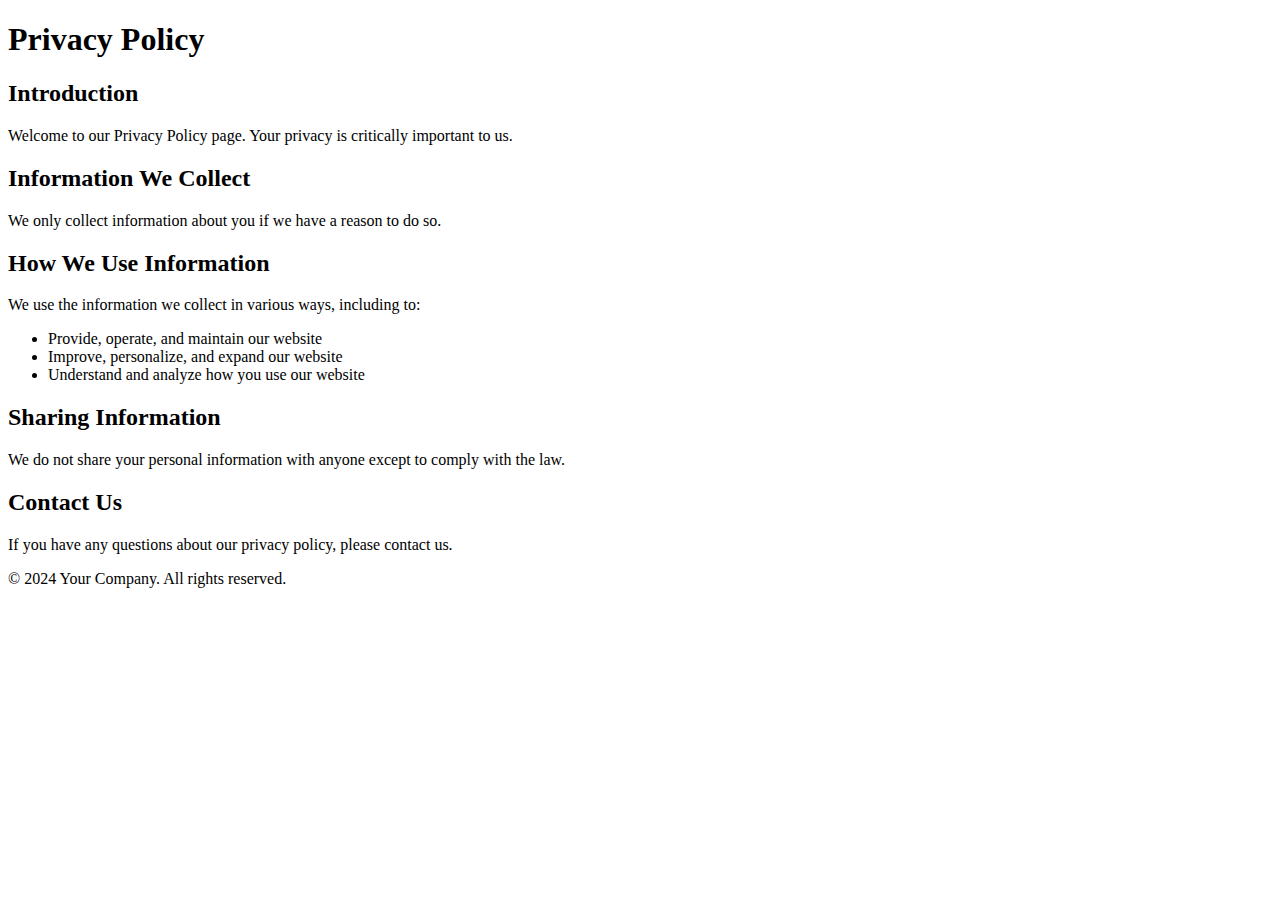
==== index.html @ a7042b77 "Add files via upload" ====
<!DOCTYPE html>
<html lang="en">
<head>
    <meta charset="UTF-8">
    <meta name="viewport" content="width=device-width, initial-scale=1.0">
    <title>Privacy Policy</title>
    <link rel="stylesheet" href="styles.css">
</head>
<body>
    <div class="container">
        <header>
            <h1>Privacy Policy</h1>
        </header>
        <main>
            <section>
                <h2>Introduction</h2>
                <p>Welcome to our Privacy Policy page. Your privacy is critically important to us.</p>
            </section>
            <section>
                <h2>Information We Collect</h2>
                <p>We only collect information about you if we have a reason to do so.</p>
            </section>
            <section>
                <h2>How We Use Information</h2>
                <p>We use the information we collect in various ways, including to:</p>
                <ul>
                    <li>Provide, operate, and maintain our website</li>
                    <li>Improve, personalize, and expand our website</li>
                    <li>Understand and analyze how you use our website</li>
                </ul>
            </section>
            <section>
                <h2>Sharing Information</h2>
                <p>We do not share your personal information with anyone except to comply with the law.</p>
            </section>
            <section>
                <h2>Contact Us</h2>
                <p>If you have any questions about our privacy policy, please contact us.</p>
            </section>
        </main>
        <footer>
            <p>&copy; 2024 Your Company. All rights reserved.</p>
        </footer>
    </div>
</body>
</html>
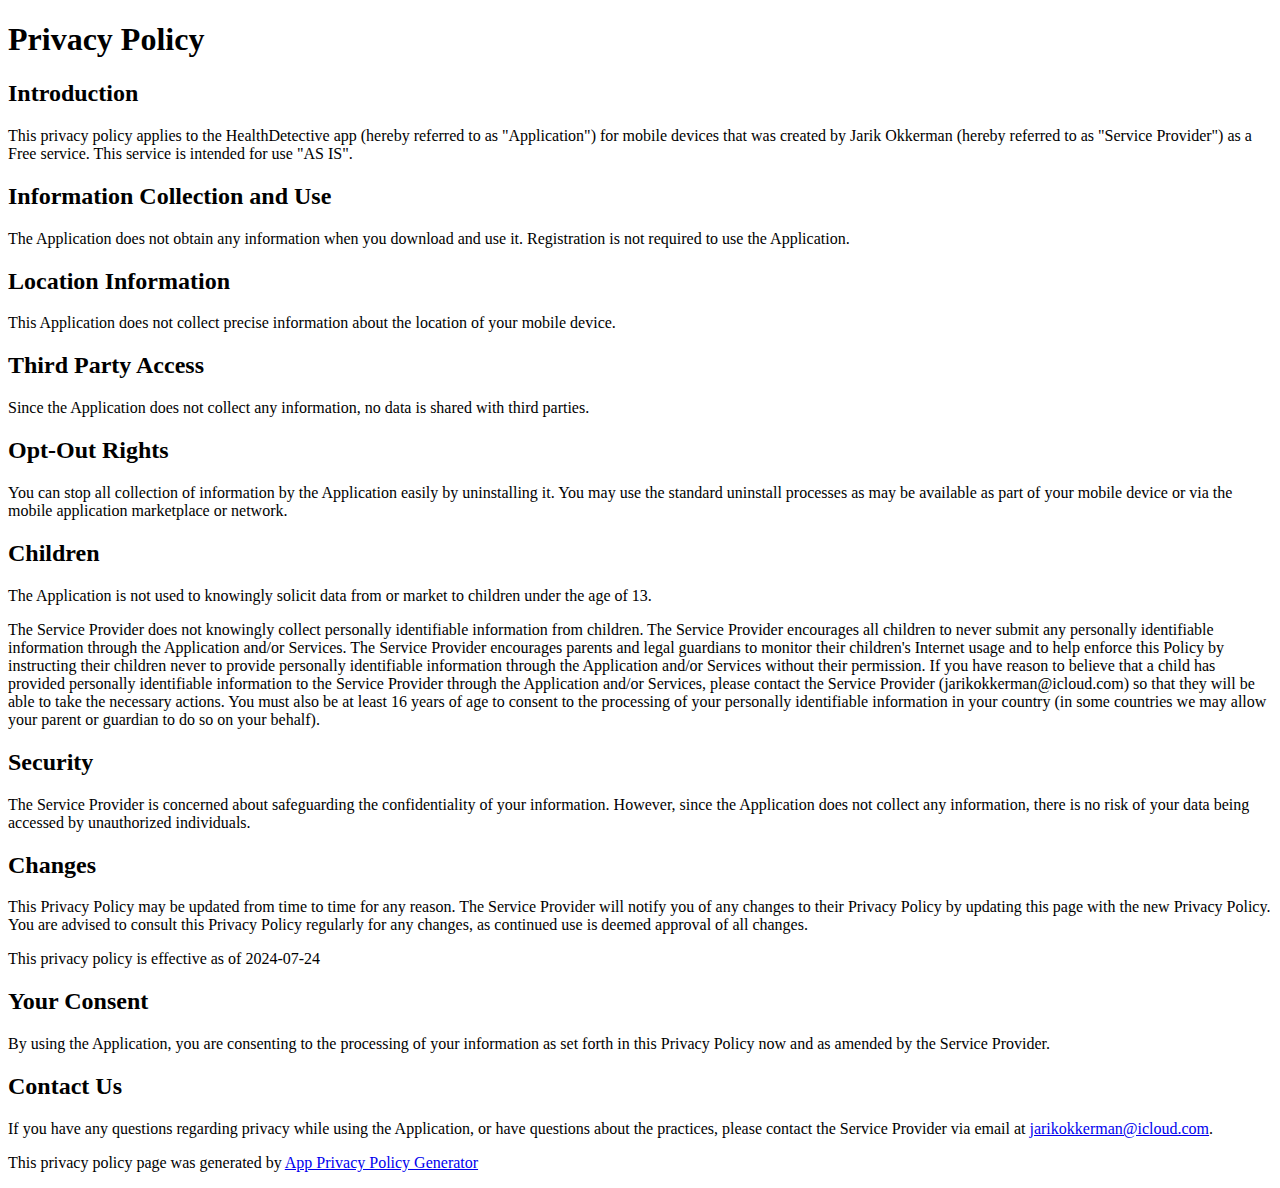
==== commit 610a98c5: "Update index.html" ====
--- a/index.html
+++ b/index.html
@@ -14,33 +14,50 @@
         <main>
             <section>
                 <h2>Introduction</h2>
-                <p>Welcome to our Privacy Policy page. Your privacy is critically important to us.</p>
+                <p>This privacy policy applies to the HealthDetective app (hereby referred to as "Application") for mobile devices that was created by Jarik Okkerman (hereby referred to as "Service Provider") as a Free service. This service is intended for use "AS IS".</p>
             </section>
             <section>
-                <h2>Information We Collect</h2>
-                <p>We only collect information about you if we have a reason to do so.</p>
+                <h2>Information Collection and Use</h2>
+                <p>The Application does not obtain any information when you download and use it. Registration is not required to use the Application.</p>
             </section>
             <section>
-                <h2>How We Use Information</h2>
-                <p>We use the information we collect in various ways, including to:</p>
-                <ul>
-                    <li>Provide, operate, and maintain our website</li>
-                    <li>Improve, personalize, and expand our website</li>
-                    <li>Understand and analyze how you use our website</li>
-                </ul>
+                <h2>Location Information</h2>
+                <p>This Application does not collect precise information about the location of your mobile device.</p>
             </section>
             <section>
-                <h2>Sharing Information</h2>
-                <p>We do not share your personal information with anyone except to comply with the law.</p>
+                <h2>Third Party Access</h2>
+                <p>Since the Application does not collect any information, no data is shared with third parties.</p>
+            </section>
+            <section>
+                <h2>Opt-Out Rights</h2>
+                <p>You can stop all collection of information by the Application easily by uninstalling it. You may use the standard uninstall processes as may be available as part of your mobile device or via the mobile application marketplace or network.</p>
+            </section>
+            <section>
+                <h2>Children</h2>
+                <p>The Application is not used to knowingly solicit data from or market to children under the age of 13.</p>
+                <p>The Service Provider does not knowingly collect personally identifiable information from children. The Service Provider encourages all children to never submit any personally identifiable information through the Application and/or Services. The Service Provider encourages parents and legal guardians to monitor their children's Internet usage and to help enforce this Policy by instructing their children never to provide personally identifiable information through the Application and/or Services without their permission. If you have reason to believe that a child has provided personally identifiable information to the Service Provider through the Application and/or Services, please contact the Service Provider (jarikokkerman@icloud.com) so that they will be able to take the necessary actions. You must also be at least 16 years of age to consent to the processing of your personally identifiable information in your country (in some countries we may allow your parent or guardian to do so on your behalf).</p>
+            </section>
+            <section>
+                <h2>Security</h2>
+                <p>The Service Provider is concerned about safeguarding the confidentiality of your information. However, since the Application does not collect any information, there is no risk of your data being accessed by unauthorized individuals.</p>
+            </section>
+            <section>
+                <h2>Changes</h2>
+                <p>This Privacy Policy may be updated from time to time for any reason. The Service Provider will notify you of any changes to their Privacy Policy by updating this page with the new Privacy Policy. You are advised to consult this Privacy Policy regularly for any changes, as continued use is deemed approval of all changes.</p>
+                <p>This privacy policy is effective as of 2024-07-24</p>
+            </section>
+            <section>
+                <h2>Your Consent</h2>
+                <p>By using the Application, you are consenting to the processing of your information as set forth in this Privacy Policy now and as amended by the Service Provider.</p>
             </section>
             <section>
                 <h2>Contact Us</h2>
-                <p>If you have any questions about our privacy policy, please contact us.</p>
+                <p>If you have any questions regarding privacy while using the Application, or have questions about the practices, please contact the Service Provider via email at <a href="mailto:jarikokkerman@icloud.com">jarikokkerman@icloud.com</a>.</p>
             </section>
         </main>
         <footer>
-            <p>&copy; 2024 Your Company. All rights reserved.</p>
+            <p>This privacy policy page was generated by <a href="https://app-privacy-policy-generator.nisrulz.com/" target="_blank" rel="noopener noreferrer">App Privacy Policy Generator</a></p>
         </footer>
     </div>
 </body>
-</html>+</html>
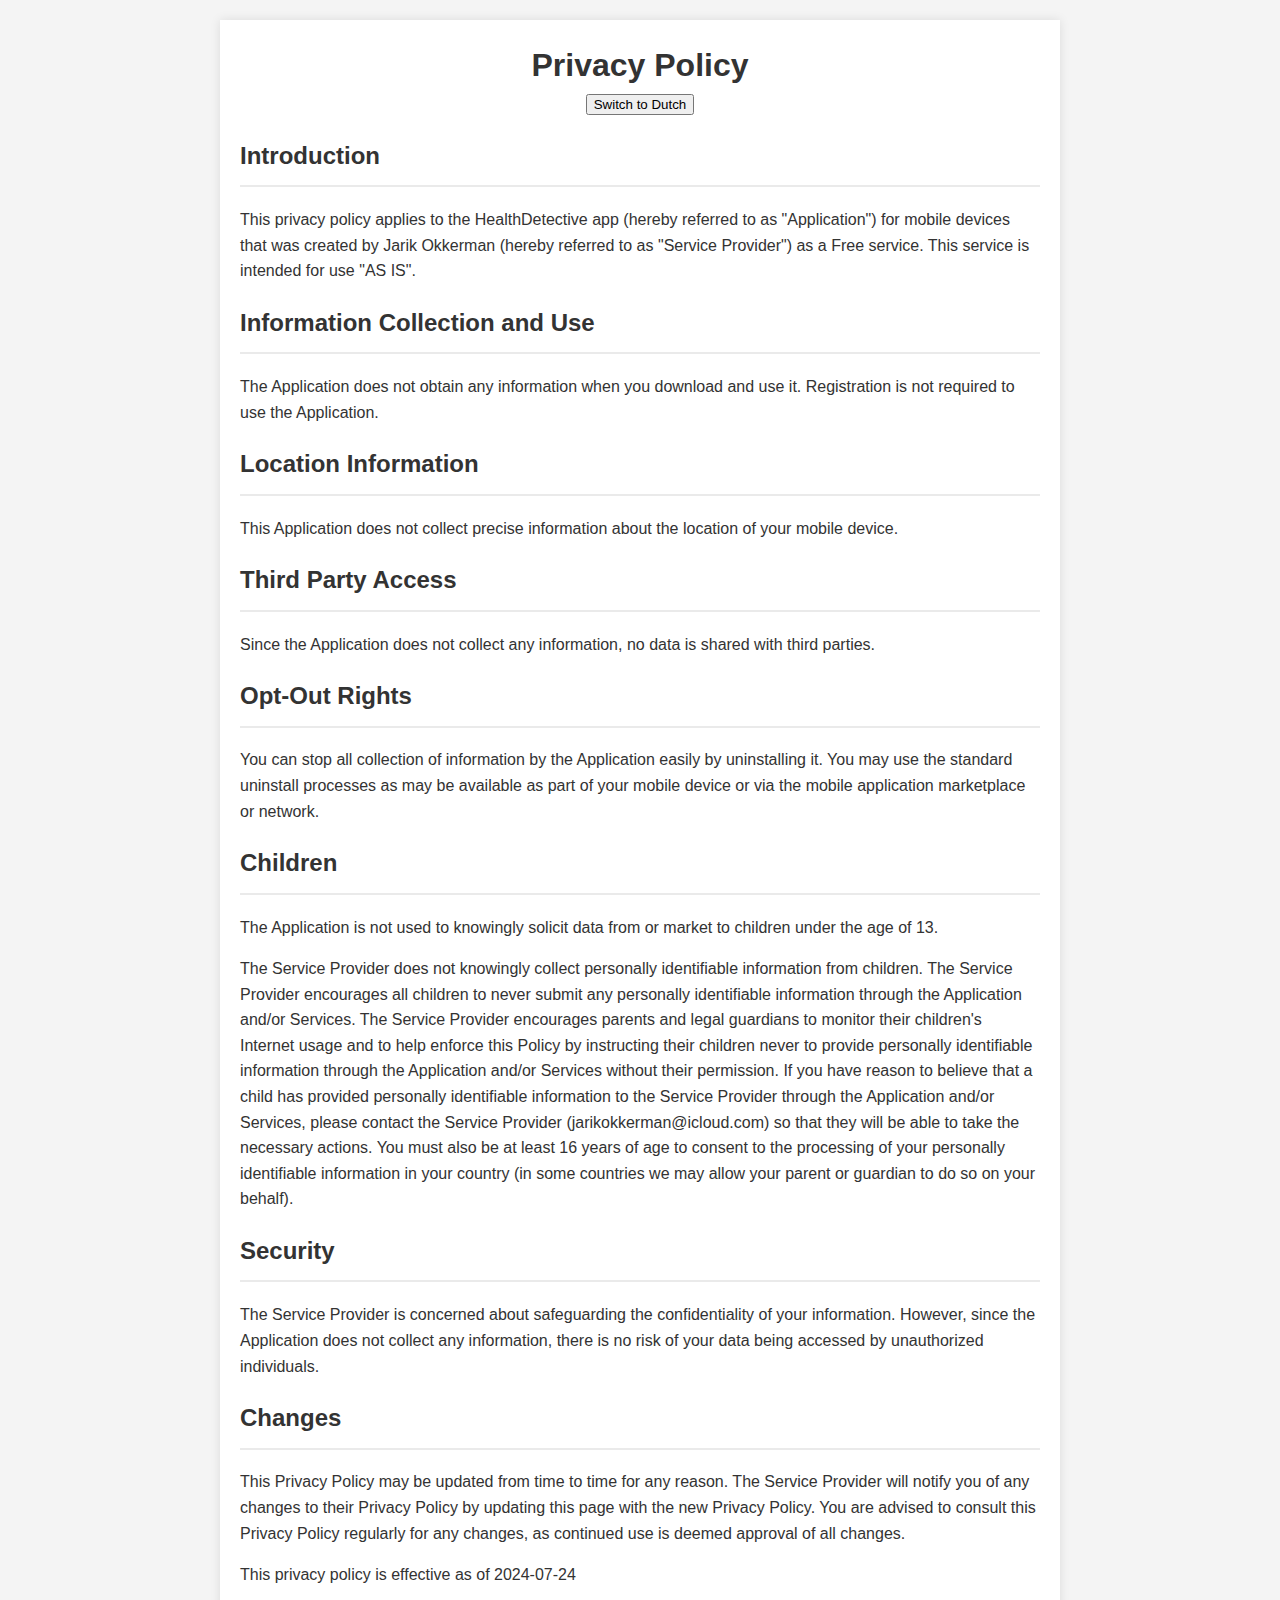
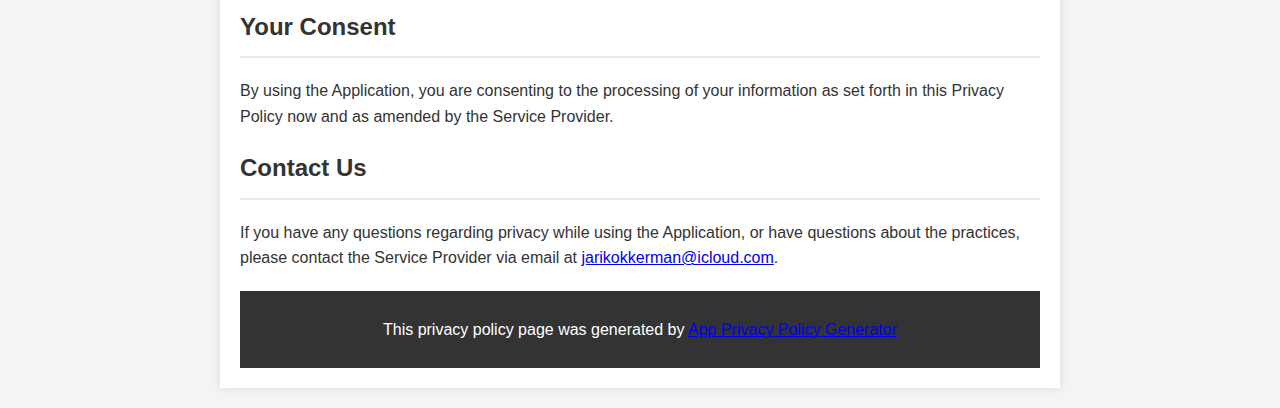
==== commit 2971a95d: "Add files via upload" ====
--- a/index.html
+++ b/index.html
@@ -9,55 +9,57 @@
 <body>
     <div class="container">
         <header>
-            <h1>Privacy Policy</h1>
+            <h1 id="header-title">Privacy Policy</h1>
+            <button id="toggle-lang-btn">Switch to Dutch</button>
         </header>
         <main>
             <section>
-                <h2>Introduction</h2>
-                <p>This privacy policy applies to the HealthDetective app (hereby referred to as "Application") for mobile devices that was created by Jarik Okkerman (hereby referred to as "Service Provider") as a Free service. This service is intended for use "AS IS".</p>
+                <h2 id="introduction-title">Introduction</h2>
+                <p id="introduction-content">This privacy policy applies to the HealthDetective app (hereby referred to as "Application") for mobile devices that was created by Jarik Okkerman (hereby referred to as "Service Provider") as a Free service. This service is intended for use "AS IS".</p>
             </section>
             <section>
-                <h2>Information Collection and Use</h2>
-                <p>The Application does not obtain any information when you download and use it. Registration is not required to use the Application.</p>
+                <h2 id="info-collection-title">Information Collection and Use</h2>
+                <p id="info-collection-content">The Application does not obtain any information when you download and use it. Registration is not required to use the Application.</p>
             </section>
             <section>
-                <h2>Location Information</h2>
-                <p>This Application does not collect precise information about the location of your mobile device.</p>
+                <h2 id="location-info-title">Location Information</h2>
+                <p id="location-info-content">This Application does not collect precise information about the location of your mobile device.</p>
             </section>
             <section>
-                <h2>Third Party Access</h2>
-                <p>Since the Application does not collect any information, no data is shared with third parties.</p>
+                <h2 id="third-party-title">Third Party Access</h2>
+                <p id="third-party-content">Since the Application does not collect any information, no data is shared with third parties.</p>
             </section>
             <section>
-                <h2>Opt-Out Rights</h2>
-                <p>You can stop all collection of information by the Application easily by uninstalling it. You may use the standard uninstall processes as may be available as part of your mobile device or via the mobile application marketplace or network.</p>
+                <h2 id="opt-out-title">Opt-Out Rights</h2>
+                <p id="opt-out-content">You can stop all collection of information by the Application easily by uninstalling it. You may use the standard uninstall processes as may be available as part of your mobile device or via the mobile application marketplace or network.</p>
             </section>
             <section>
-                <h2>Children</h2>
-                <p>The Application is not used to knowingly solicit data from or market to children under the age of 13.</p>
-                <p>The Service Provider does not knowingly collect personally identifiable information from children. The Service Provider encourages all children to never submit any personally identifiable information through the Application and/or Services. The Service Provider encourages parents and legal guardians to monitor their children's Internet usage and to help enforce this Policy by instructing their children never to provide personally identifiable information through the Application and/or Services without their permission. If you have reason to believe that a child has provided personally identifiable information to the Service Provider through the Application and/or Services, please contact the Service Provider (jarikokkerman@icloud.com) so that they will be able to take the necessary actions. You must also be at least 16 years of age to consent to the processing of your personally identifiable information in your country (in some countries we may allow your parent or guardian to do so on your behalf).</p>
+                <h2 id="children-title">Children</h2>
+                <p id="children-content">The Application is not used to knowingly solicit data from or market to children under the age of 13.</p>
+                <p id="children-content-2">The Service Provider does not knowingly collect personally identifiable information from children. The Service Provider encourages all children to never submit any personally identifiable information through the Application and/or Services. The Service Provider encourages parents and legal guardians to monitor their children's Internet usage and to help enforce this Policy by instructing their children never to provide personally identifiable information through the Application and/or Services without their permission. If you have reason to believe that a child has provided personally identifiable information to the Service Provider through the Application and/or Services, please contact the Service Provider (jarikokkerman@icloud.com) so that they will be able to take the necessary actions. You must also be at least 16 years of age to consent to the processing of your personally identifiable information in your country (in some countries we may allow your parent or guardian to do so on your behalf).</p>
             </section>
             <section>
-                <h2>Security</h2>
-                <p>The Service Provider is concerned about safeguarding the confidentiality of your information. However, since the Application does not collect any information, there is no risk of your data being accessed by unauthorized individuals.</p>
+                <h2 id="security-title">Security</h2>
+                <p id="security-content">The Service Provider is concerned about safeguarding the confidentiality of your information. However, since the Application does not collect any information, there is no risk of your data being accessed by unauthorized individuals.</p>
             </section>
             <section>
-                <h2>Changes</h2>
-                <p>This Privacy Policy may be updated from time to time for any reason. The Service Provider will notify you of any changes to their Privacy Policy by updating this page with the new Privacy Policy. You are advised to consult this Privacy Policy regularly for any changes, as continued use is deemed approval of all changes.</p>
-                <p>This privacy policy is effective as of 2024-07-24</p>
+                <h2 id="changes-title">Changes</h2>
+                <p id="changes-content">This Privacy Policy may be updated from time to time for any reason. The Service Provider will notify you of any changes to their Privacy Policy by updating this page with the new Privacy Policy. You are advised to consult this Privacy Policy regularly for any changes, as continued use is deemed approval of all changes.</p>
+                <p id="effective-date">This privacy policy is effective as of 2024-07-24</p>
             </section>
             <section>
-                <h2>Your Consent</h2>
-                <p>By using the Application, you are consenting to the processing of your information as set forth in this Privacy Policy now and as amended by the Service Provider.</p>
+                <h2 id="consent-title">Your Consent</h2>
+                <p id="consent-content">By using the Application, you are consenting to the processing of your information as set forth in this Privacy Policy now and as amended by the Service Provider.</p>
             </section>
             <section>
-                <h2>Contact Us</h2>
-                <p>If you have any questions regarding privacy while using the Application, or have questions about the practices, please contact the Service Provider via email at <a href="mailto:jarikokkerman@icloud.com">jarikokkerman@icloud.com</a>.</p>
+                <h2 id="contact-title">Contact Us</h2>
+                <p id="contact-content">If you have any questions regarding privacy while using the Application, or have questions about the practices, please contact the Service Provider via email at <a href="mailto:jarikokkerman@icloud.com">jarikokkerman@icloud.com</a>.</p>
             </section>
         </main>
         <footer>
             <p>This privacy policy page was generated by <a href="https://app-privacy-policy-generator.nisrulz.com/" target="_blank" rel="noopener noreferrer">App Privacy Policy Generator</a></p>
         </footer>
     </div>
+    <script src="script.js"></script>
 </body>
-</html>
+</html>--- a/styles.css
+++ b/styles.css
@@ -0,0 +1,47 @@
+body {
+    font-family: Arial, sans-serif;
+    line-height: 1.6;
+    margin: 0;
+    padding: 0;
+    background-color: #f4f4f4;
+    color: #333;
+}
+
+.container {
+    max-width: 800px;
+    margin: 20px auto;
+    padding: 20px;
+    background-color: #fff;
+    box-shadow: 0 0 10px rgba(0,0,0,0.1);
+}
+
+header {
+    text-align: center;
+    margin-bottom: 20px;
+}
+
+header h1 {
+    margin: 0;
+}
+
+section {
+    margin-bottom: 20px;
+}
+
+section h2 {
+    border-bottom: 2px solid #eaeaea;
+    padding-bottom: 10px;
+}
+
+footer {
+    text-align: center;
+    padding: 10px 0;
+    background-color: #333;
+    color: #fff;
+    margin-top: 20px;
+}
+
+ul {
+    list-style-type: disc;
+    padding-left: 20px;
+}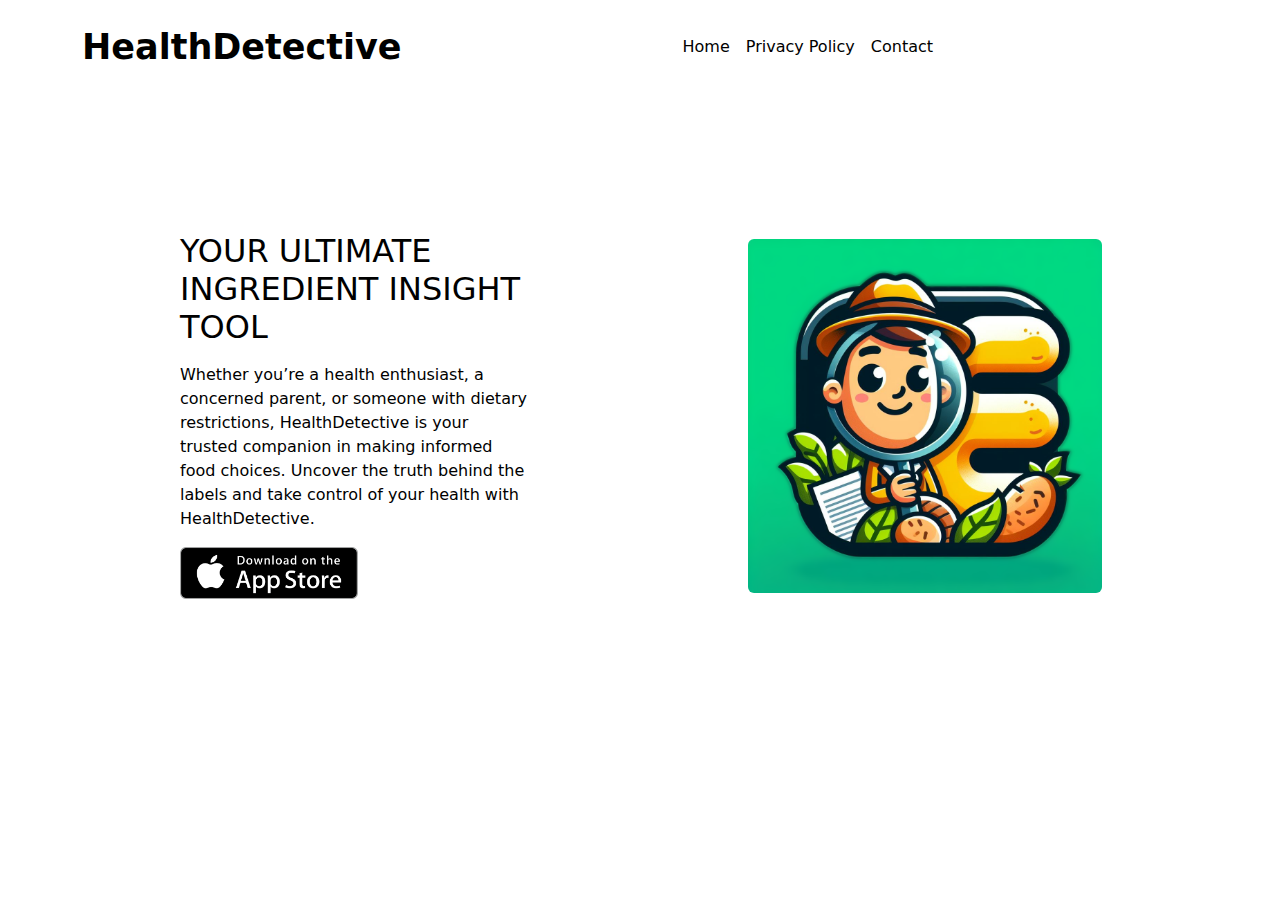
==== commit c3db4c79: "Add files via upload" ====
--- a/index.html
+++ b/index.html
@@ -1,65 +1 @@
-<!DOCTYPE html>
-<html lang="en">
-<head>
-    <meta charset="UTF-8">
-    <meta name="viewport" content="width=device-width, initial-scale=1.0">
-    <title>Privacy Policy</title>
-    <link rel="stylesheet" href="styles.css">
-</head>
-<body>
-    <div class="container">
-        <header>
-            <h1 id="header-title">Privacy Policy</h1>
-            <button id="toggle-lang-btn">Switch to Dutch</button>
-        </header>
-        <main>
-            <section>
-                <h2 id="introduction-title">Introduction</h2>
-                <p id="introduction-content">This privacy policy applies to the HealthDetective app (hereby referred to as "Application") for mobile devices that was created by Jarik Okkerman (hereby referred to as "Service Provider") as a Free service. This service is intended for use "AS IS".</p>
-            </section>
-            <section>
-                <h2 id="info-collection-title">Information Collection and Use</h2>
-                <p id="info-collection-content">The Application does not obtain any information when you download and use it. Registration is not required to use the Application.</p>
-            </section>
-            <section>
-                <h2 id="location-info-title">Location Information</h2>
-                <p id="location-info-content">This Application does not collect precise information about the location of your mobile device.</p>
-            </section>
-            <section>
-                <h2 id="third-party-title">Third Party Access</h2>
-                <p id="third-party-content">Since the Application does not collect any information, no data is shared with third parties.</p>
-            </section>
-            <section>
-                <h2 id="opt-out-title">Opt-Out Rights</h2>
-                <p id="opt-out-content">You can stop all collection of information by the Application easily by uninstalling it. You may use the standard uninstall processes as may be available as part of your mobile device or via the mobile application marketplace or network.</p>
-            </section>
-            <section>
-                <h2 id="children-title">Children</h2>
-                <p id="children-content">The Application is not used to knowingly solicit data from or market to children under the age of 13.</p>
-                <p id="children-content-2">The Service Provider does not knowingly collect personally identifiable information from children. The Service Provider encourages all children to never submit any personally identifiable information through the Application and/or Services. The Service Provider encourages parents and legal guardians to monitor their children's Internet usage and to help enforce this Policy by instructing their children never to provide personally identifiable information through the Application and/or Services without their permission. If you have reason to believe that a child has provided personally identifiable information to the Service Provider through the Application and/or Services, please contact the Service Provider (jarikokkerman@icloud.com) so that they will be able to take the necessary actions. You must also be at least 16 years of age to consent to the processing of your personally identifiable information in your country (in some countries we may allow your parent or guardian to do so on your behalf).</p>
-            </section>
-            <section>
-                <h2 id="security-title">Security</h2>
-                <p id="security-content">The Service Provider is concerned about safeguarding the confidentiality of your information. However, since the Application does not collect any information, there is no risk of your data being accessed by unauthorized individuals.</p>
-            </section>
-            <section>
-                <h2 id="changes-title">Changes</h2>
-                <p id="changes-content">This Privacy Policy may be updated from time to time for any reason. The Service Provider will notify you of any changes to their Privacy Policy by updating this page with the new Privacy Policy. You are advised to consult this Privacy Policy regularly for any changes, as continued use is deemed approval of all changes.</p>
-                <p id="effective-date">This privacy policy is effective as of 2024-07-24</p>
-            </section>
-            <section>
-                <h2 id="consent-title">Your Consent</h2>
-                <p id="consent-content">By using the Application, you are consenting to the processing of your information as set forth in this Privacy Policy now and as amended by the Service Provider.</p>
-            </section>
-            <section>
-                <h2 id="contact-title">Contact Us</h2>
-                <p id="contact-content">If you have any questions regarding privacy while using the Application, or have questions about the practices, please contact the Service Provider via email at <a href="mailto:jarikokkerman@icloud.com">jarikokkerman@icloud.com</a>.</p>
-            </section>
-        </main>
-        <footer>
-            <p>This privacy policy page was generated by <a href="https://app-privacy-policy-generator.nisrulz.com/" target="_blank" rel="noopener noreferrer">App Privacy Policy Generator</a></p>
-        </footer>
-    </div>
-    <script src="script.js"></script>
-</body>
-</html>+<!DOCTYPE html><html data-bs-theme="light" lang="en"><head><meta charset="utf-8"><meta name="viewport" content="width=device-width, initial-scale=1.0, shrink-to-fit=no"><title>HealthDetective</title><link rel="stylesheet" href="assets/bootstrap/css/bootstrap.min.css"><link rel="stylesheet" href="assets/css/Hero-Clean-Reverse-images.css"><link rel="stylesheet" href="assets/css/Navbar-Right-Links-icons.css"></head><body><nav class="navbar navbar-expand-md bg-body py-3"><div class="container"><a class="navbar-brand d-flex align-items-center" href="#"><span style="font-size: 35px;font-weight: bold;">HealthDetective</span></a><button data-bs-toggle="collapse" class="navbar-toggler" data-bs-target="#navcol-3"><span class="visually-hidden">Toggle navigation</span><span class="navbar-toggler-icon"></span></button><div class="collapse navbar-collapse" id="navcol-3"><ul class="navbar-nav mx-auto"><li class="nav-item"><a class="nav-link active" href="index.html">Home</a></li><li class="nav-item"><a class="nav-link active" href="Privacy.html">Privacy Policy</a></li><li class="nav-item"><a class="nav-link active" href="Contact.html">Contact</a></li></ul></div></div></nav><div class="container py-4 py-xl-5"><div class="row gy-4 gy-md-0"><div class="col-md-6 text-center text-md-start d-flex d-sm-flex d-md-flex justify-content-center align-items-center justify-content-md-start align-items-md-center justify-content-xl-center"><div style="max-width: 350px;"><h2 class="text-uppercase fw-bold"><span style="font-weight: normal !important; color: rgb(0, 0, 0);">Your Ultimate Ingredient Insight Tool</span></h2><p class="my-3"><span style="color: rgb(0, 0, 0);">Whether you’re a health enthusiast, a concerned parent, or someone with dietary restrictions, HealthDetective is your trusted companion in making informed food choices. Uncover the truth behind the labels and take control of your health with HealthDetective.</span></p><img src="assets/img/Download_on_the_App_Store_Badge.svg.png" style="width: 178px;"></div></div><div class="col-md-6"><div class="p-xl-5 m-xl-5"><img class="rounded img-fluid w-100 fit-cover" style="min-height: 300px;" src="assets/img/1024.png"></div></div></div></div><script src="assets/bootstrap/js/bootstrap.min.js"></script></body></html>--- a/assets/css/Hero-Clean-Reverse-images.css
+++ b/assets/css/Hero-Clean-Reverse-images.css
@@ -0,0 +1,4 @@
+.fit-cover {
+  object-fit: cover;
+}
+
--- a/assets/css/Navbar-Right-Links-icons.css
+++ b/assets/css/Navbar-Right-Links-icons.css
@@ -0,0 +1,57 @@
+.bs-icon {
+  --bs-icon-size: .75rem;
+  display: flex;
+  flex-shrink: 0;
+  justify-content: center;
+  align-items: center;
+  font-size: var(--bs-icon-size);
+  width: calc(var(--bs-icon-size) * 2);
+  height: calc(var(--bs-icon-size) * 2);
+  color: var(--bs-primary);
+}
+
+.bs-icon-xs {
+  --bs-icon-size: 1rem;
+  width: calc(var(--bs-icon-size) * 1.5);
+  height: calc(var(--bs-icon-size) * 1.5);
+}
+
+.bs-icon-sm {
+  --bs-icon-size: 1rem;
+}
+
+.bs-icon-md {
+  --bs-icon-size: 1.5rem;
+}
+
+.bs-icon-lg {
+  --bs-icon-size: 2rem;
+}
+
+.bs-icon-xl {
+  --bs-icon-size: 2.5rem;
+}
+
+.bs-icon.bs-icon-primary {
+  color: var(--bs-white);
+  background: var(--bs-primary);
+}
+
+.bs-icon.bs-icon-primary-light {
+  color: var(--bs-primary);
+  background: rgba(var(--bs-primary-rgb), .2);
+}
+
+.bs-icon.bs-icon-semi-white {
+  color: var(--bs-primary);
+  background: rgba(255, 255, 255, .5);
+}
+
+.bs-icon.bs-icon-rounded {
+  border-radius: .5rem;
+}
+
+.bs-icon.bs-icon-circle {
+  border-radius: 50%;
+}
+
